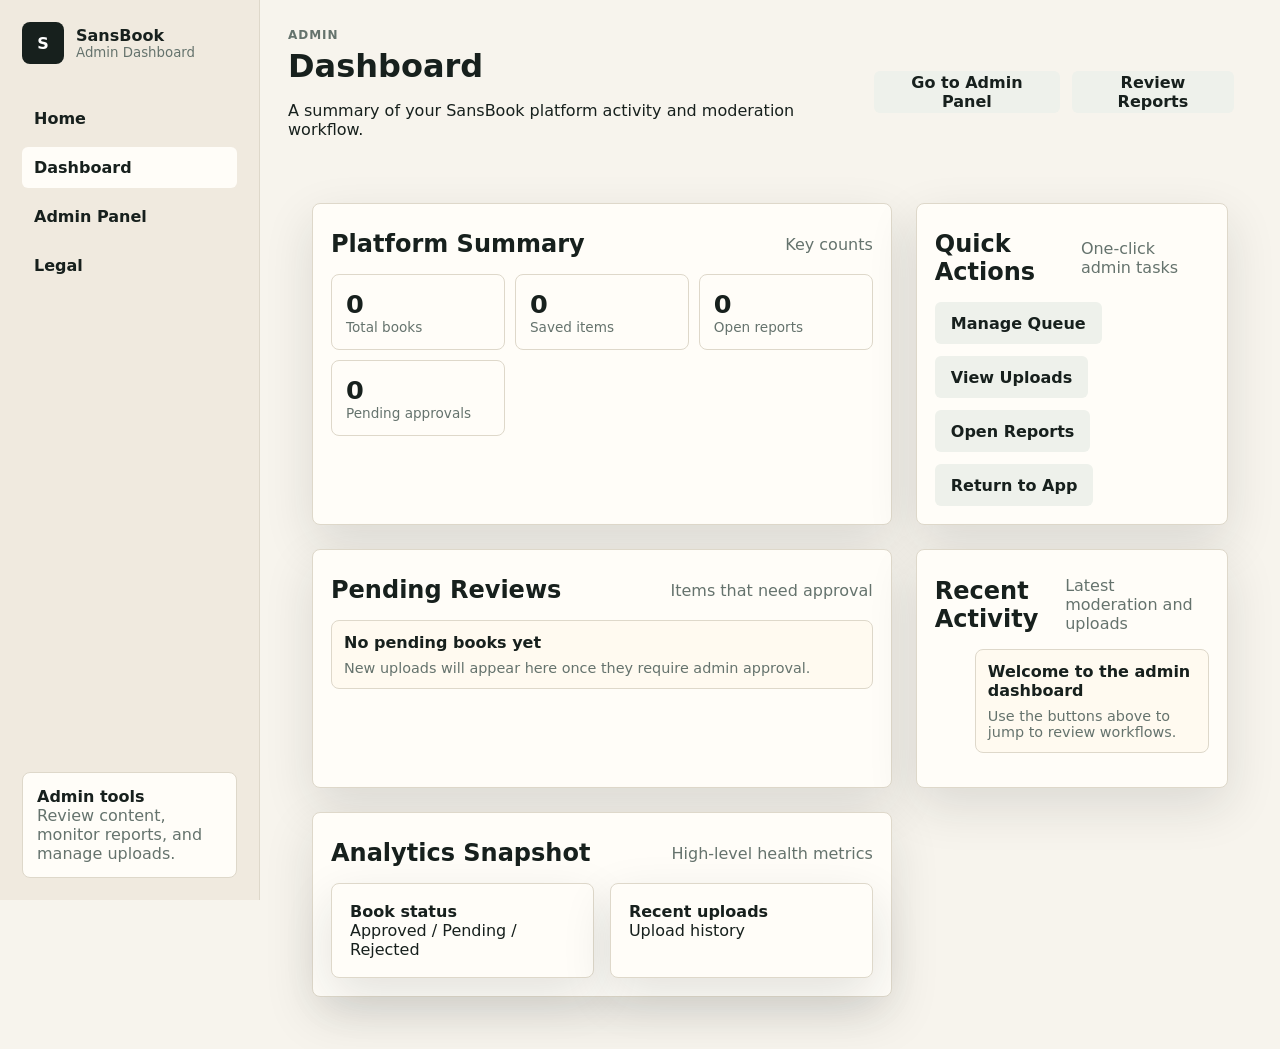
==== sansbook/dashboard.html @ c839bdf4 "hj" ====
<!doctype html>
<html lang="en">
  <head>
    <meta charset="UTF-8" />
    <meta name="viewport" content="width=device-width, initial-scale=1.0" />
    <title>SansBook Admin Dashboard</title>
    <link rel="stylesheet" href="styles.css" />
  </head>
  <body>
    <div class="app-shell">
      <aside class="sidebar">
        <a class="brand" href="index.html" aria-label="SansBook home">
          <span class="brand-mark">S</span>
          <span>
            <strong>SansBook</strong>
            <small>Admin Dashboard</small>
          </span>
        </a>
        <nav class="nav">
          <a class="nav-link" href="index.html">Home</a>
          <a class="nav-link active" href="#">Dashboard</a>
          <a class="nav-link" href="index.html#admin">Admin Panel</a>
          <a class="nav-link" href="index.html#legal">Legal</a>
        </nav>

        <div class="sidebar-note">
          <strong>Admin tools</strong>
          <span>Review content, monitor reports, and manage uploads.</span>
        </div>
      </aside>

      <main class="main">
        <header class="topbar">
          <div>
            <p class="eyebrow">Admin</p>
            <h1>Dashboard</h1>
            <p class="page-description">A summary of your SansBook platform activity and moderation workflow.</p>
          </div>
          <div class="topbar-tools" style="gap: 0.75rem; display: flex; align-items: center;">
            <button class="secondary" type="button" onclick="location.href='index.html#admin'">Go to Admin Panel</button>
            <button class="secondary" type="button" onclick="location.href='index.html#legal'">Review Reports</button>
          </div>
        </header>

        <section class="admin-layout" style="padding: 1.5rem; gap: 1.5rem;">
          <div class="admin-panel">
            <div class="section-heading">
              <h2>Platform Summary</h2>
              <span>Key counts</span>
            </div>
            <div class="stats-grid dashboard-summary">
              <div>
                <strong>0</strong>
                <span>Total books</span>
              </div>
              <div>
                <strong>0</strong>
                <span>Saved items</span>
              </div>
              <div>
                <strong>0</strong>
                <span>Open reports</span>
              </div>
              <div>
                <strong>0</strong>
                <span>Pending approvals</span>
              </div>
            </div>
          </div>

          <div class="admin-panel">
            <div class="section-heading">
              <h2>Quick Actions</h2>
              <span>One-click admin tasks</span>
            </div>
            <div class="button-row" style="flex-wrap: wrap; gap: 0.75rem;">
              <button class="secondary" type="button" onclick="location.href='index.html#admin'">Manage Queue</button>
              <button class="secondary" type="button" onclick="location.href='index.html#author'">View Uploads</button>
              <button class="secondary" type="button" onclick="location.href='index.html#legal'">Open Reports</button>
              <button class="secondary" type="button" onclick="location.href='index.html'">Return to App</button>
            </div>
          </div>

          <div class="admin-panel">
            <div class="section-heading">
              <h2>Pending Reviews</h2>
              <span>Items that need approval</span>
            </div>
            <div id="pendingReviewList" class="stack-list">
              <div class="list-item">
                <strong>No pending books yet</strong>
                <span>New uploads will appear here once they require admin approval.</span>
              </div>
            </div>
          </div>

          <div class="admin-panel">
            <div class="section-heading">
              <h2>Recent Activity</h2>
              <span>Latest moderation and uploads</span>
            </div>
            <ul class="stack-list">
              <li class="list-item">
                <strong>Welcome to the admin dashboard</strong>
                <span>Use the buttons above to jump to review workflows.</span>
              </li>
            </ul>
          </div>

          <div class="admin-panel">
            <div class="section-heading">
              <h2>Analytics Snapshot</h2>
              <span>High-level health metrics</span>
            </div>
            <div class="grid-chart" style="display: grid; gap: 1rem; grid-template-columns: repeat(auto-fit, minmax(220px, 1fr));">
              <div class="admin-panel">
                <strong>Book status</strong>
                <div class="chart-placeholder">Approved / Pending / Rejected</div>
              </div>
              <div class="admin-panel">
                <strong>Recent uploads</strong>
                <div class="chart-placeholder">Upload history</div>
              </div>
            </div>
          </div>
        </section>
      </main>
    </div>
  </body>
</html>
---- sansbook/styles.css ----
:root {
  color-scheme: light;
  --ink: #17201d;
  --muted: #65736d;
  --paper: #f7f4ed;
  --panel: #fffdf8;
  --line: #ded8ca;
  --accent: #1f7a5b;
  --accent-2: #b84d31;
  --gold: #d89d2b;
  --blue: #375f8c;
  --shadow: 0 18px 50px rgba(26, 35, 31, 0.12);
  --chip-bg: #eef1eb;
  --sidebar-bg: #f0eadf;
  --card-bg: #fffaf0;
  --highlight-bg: #fff4cf;
}

:root[data-theme="dark"] {
  color-scheme: dark;
  --ink: #e8ede9;
  --muted: #9aab9f;
  --paper: #121816;
  --panel: #1a221e;
  --line: #2d3832;
  --accent: #3cb88a;
  --accent-2: #e07a5a;
  --gold: #e8b44a;
  --blue: #5a8fd4;
  --shadow: 0 18px 50px rgba(0, 0, 0, 0.35);
  --chip-bg: #243029;
  --sidebar-bg: #161d1a;
  --card-bg: #1f2824;
  --highlight-bg: #3a3020;
}

* {
  box-sizing: border-box;
}

body {
  margin: 0;
  background: var(--paper);
  color: var(--ink);
  font-family: Inter, ui-sans-serif, system-ui, -apple-system, BlinkMacSystemFont, "Segoe UI", sans-serif;
}

button,
input,
select,
textarea {
  font: inherit;
}

button {
  min-height: 42px;
  border: 0;
  border-radius: 6px;
  background: var(--accent);
  color: white;
  cursor: pointer;
  font-weight: 700;
  padding: 0 16px;
}

button:hover {
  filter: brightness(0.96);
}

button.secondary {
  background: var(--chip-bg);
  color: var(--ink);
}

button.danger {
  width: 100%;
  background: #8f2d2d;
}

button.compact {
  width: auto;
}

button:disabled {
  cursor: not-allowed;
  opacity: 0.62;
}

.hidden {
  display: none !important;
}

input,
select,
textarea {
  width: 100%;
  border: 1px solid var(--line);
  border-radius: 6px;
  background: var(--panel);
  color: var(--ink);
  padding: 12px 13px;
  outline: none;
}

input:focus,
select:focus,
textarea:focus {
  border-color: var(--accent);
  box-shadow: 0 0 0 3px rgba(31, 122, 91, 0.14);
}

.app-shell {
  display: grid;
  grid-template-columns: 260px 1fr;
  min-height: 100vh;
}

.sidebar {
  position: sticky;
  top: 0;
  height: 100vh;
  border-right: 1px solid var(--line);
  background: var(--sidebar-bg);
  padding: 22px;
}

.brand {
  display: flex;
  gap: 12px;
  align-items: center;
  color: inherit;
  text-decoration: none;
}

.brand-mark {
  display: grid;
  width: 42px;
  height: 42px;
  place-items: center;
  border-radius: 8px;
  background: var(--ink);
  color: white;
  font-weight: 900;
}

.brand strong,
.brand small {
  display: block;
}

.brand small,
.sidebar-note span,
.eyebrow,
.section-heading span,
.reader-header span,
.form-note {
  color: var(--muted);
}

.nav {
  display: grid;
  gap: 8px;
  margin-top: 34px;
}

.nav-link {
  border-radius: 6px;
  color: var(--ink);
  font-weight: 700;
  padding: 11px 12px;
  text-decoration: none;
}

.nav-link.active,
.nav-link:hover {
  background: var(--panel);
}

.sidebar-note {
  position: absolute;
  right: 22px;
  bottom: 22px;
  left: 22px;
  border: 1px solid var(--line);
  border-radius: 8px;
  background: var(--panel);
  padding: 14px;
}

.sidebar-note strong,
.sidebar-note span {
  display: block;
}

.main {
  padding: 28px;
}

.topbar {
  display: grid;
  grid-template-columns: minmax(0, 1fr) minmax(220px, 360px) auto;
  gap: 18px;
  align-items: center;
  margin-bottom: 24px;
}

.topbar-tools {
  display: grid;
  grid-template-columns: minmax(0, 1fr) 150px;
  gap: 8px;
  align-items: center;
}

.search-box {
  display: block;
}

.topbar-filter {
  min-width: 0;
}

.search-hint {
  margin: 0 0 14px;
  color: var(--muted);
  font-size: 0.9rem;
}

.sr-only {
  position: absolute;
  width: 1px;
  height: 1px;
  padding: 0;
  margin: -1px;
  overflow: hidden;
  clip: rect(0, 0, 0, 0);
  white-space: nowrap;
  border: 0;
}

.reader-search {
  display: grid;
  gap: 8px;
  margin-bottom: 14px;
  padding-bottom: 14px;
  border-bottom: 1px solid var(--line);
}

.reader-search label {
  display: grid;
  gap: 6px;
  color: var(--muted);
  font-size: 0.82rem;
  font-weight: 800;
  text-transform: uppercase;
  letter-spacing: 0.04em;
}

.reader-search-nav {
  display: flex;
  flex-wrap: wrap;
  gap: 6px;
  align-items: center;
}

.reader-search-nav span {
  flex: 1 1 100%;
  color: var(--muted);
  font-size: 0.82rem;
  font-weight: 700;
}

.search-hit {
  background: rgba(216, 157, 43, 0.35);
  color: inherit;
  border-radius: 3px;
  padding: 0 2px;
}

.search-hit.active-hit {
  background: rgba(31, 122, 91, 0.45);
  outline: 2px solid var(--accent);
}

.search-chapter {
  border-left: 3px solid var(--gold);
}

:root[data-theme="dark"] .search-hit {
  background: rgba(232, 180, 74, 0.28);
}

:root[data-theme="dark"] .search-hit.active-hit {
  background: rgba(60, 184, 138, 0.35);
}

.topbar h1,
.hero h2,
.section-heading h2,
.reader-header h2 {
  margin: 0;
  letter-spacing: 0;
}

.eyebrow {
  margin: 0 0 5px;
  font-size: 0.75rem;
  font-weight: 800;
  letter-spacing: 0.08em;
  text-transform: uppercase;
}

.account-box {
  display: grid;
  grid-template-columns: auto minmax(150px, 220px) auto auto;
  gap: 8px;
  align-items: center;
}

#accountLabel {
  color: var(--muted);
  font-size: 0.9rem;
  font-weight: 700;
}

.view {
  display: none;
}

.view.active {
  display: block;
}

.hero {
  display: grid;
  grid-template-columns: minmax(0, 1fr) 380px;
  gap: 28px;
  min-height: 320px;
  overflow: hidden;
  border-radius: 8px;
  background:
    linear-gradient(135deg, rgba(23, 32, 29, 0.84), rgba(31, 122, 91, 0.72)),
    url("data:image/svg+xml,%3Csvg xmlns='http://www.w3.org/2000/svg' width='1200' height='600' viewBox='0 0 1200 600'%3E%3Crect width='1200' height='600' fill='%23d8c29b'/%3E%3Cg opacity='.28'%3E%3Crect x='80' y='90' width='180' height='310' rx='8' fill='%23fff8e7'/%3E%3Crect x='300' y='120' width='180' height='310' rx='8' fill='%23375f8c'/%3E%3Crect x='520' y='70' width='180' height='330' rx='8' fill='%23b84d31'/%3E%3Crect x='740' y='140' width='180' height='290' rx='8' fill='%231f7a5b'/%3E%3Crect x='960' y='100' width='160' height='320' rx='8' fill='%23fffdf8'/%3E%3C/g%3E%3C/svg%3E");
  background-size: cover;
  color: white;
  padding: 34px;
}

.hero-copy {
  align-self: center;
  max-width: 640px;
}

.hero h2 {
  max-width: 580px;
  font-size: clamp(2.2rem, 5vw, 4.8rem);
  line-height: 0.95;
}

.hero p:not(.eyebrow) {
  max-width: 560px;
  color: rgba(255, 255, 255, 0.88);
  font-size: 1.05rem;
  line-height: 1.7;
}

.hero-actions {
  display: flex;
  flex-wrap: wrap;
  gap: 10px;
}

.hero .secondary {
  background: rgba(255, 255, 255, 0.88);
}

.hero-art {
  position: relative;
  min-height: 260px;
}

.book-stack,
.reading-card {
  position: absolute;
  border-radius: 8px;
  box-shadow: 0 20px 45px rgba(0, 0, 0, 0.22);
}

.book-stack {
  width: 130px;
  height: 210px;
}

.book-stack.one {
  right: 190px;
  bottom: 20px;
  background: var(--gold);
  transform: rotate(-8deg);
}

.book-stack.two {
  right: 95px;
  bottom: 44px;
  background: var(--accent-2);
  transform: rotate(5deg);
}

.book-stack.three {
  right: 18px;
  bottom: 18px;
  background: var(--blue);
  transform: rotate(12deg);
}

.reading-card {
  right: 70px;
  top: 28px;
  width: 220px;
  background: rgba(255, 253, 248, 0.94);
  color: var(--ink);
  padding: 18px;
}

.reading-card span,
.reading-card strong,
.reading-card small {
  display: block;
}

.reading-card strong {
  margin: 22px 0 5px;
  font-size: 1.5rem;
}

.toolbar,
.section-heading {
  display: flex;
  gap: 12px;
  align-items: center;
  justify-content: space-between;
}

.toolbar {
  grid-template-columns: 1fr 220px;
  margin: 24px 0;
}

.continue-section {
  margin-bottom: 8px;
}

.continue-grid {
  display: grid;
  grid-template-columns: repeat(auto-fill, minmax(280px, 1fr));
  gap: 12px;
}

.continue-card {
  display: grid;
  gap: 10px;
  border: 1px solid var(--line);
  border-radius: 8px;
  background: var(--panel);
  padding: 14px;
  box-shadow: 0 8px 24px rgba(26, 35, 31, 0.05);
}

.continue-card strong,
.continue-card span {
  display: block;
}

.continue-card span {
  color: var(--muted);
  font-size: 0.88rem;
  margin-top: 4px;
}

.continue-progress {
  display: grid;
  grid-template-columns: 1fr auto;
  gap: 10px;
  align-items: center;
}

.continue-progress span {
  color: var(--accent);
  font-size: 0.82rem;
  font-weight: 800;
  margin: 0;
}

.progress-track {
  overflow: hidden;
  height: 8px;
  border-radius: 999px;
  background: var(--chip-bg);
}

.progress-fill {
  height: 100%;
  border-radius: inherit;
  background: linear-gradient(90deg, var(--accent), var(--gold));
  transition: width 180ms ease;
}

.reader-header .progress-track {
  width: min(320px, 100%);
  margin-top: 10px;
}

.toolbar input {
  flex: 1;
}

.toolbar select {
  max-width: 230px;
}

.section-heading {
  margin: 8px 0 16px;
}

.book-grid {
  display: grid;
  grid-template-columns: 1fr;
  gap: 18px;
}

.book-card {
  display: grid;
  grid-template-columns: 1fr;
  gap: 18px;
  border: 1px solid rgba(255, 255, 255, 0.08);
  border-radius: 14px;
  background: linear-gradient(180deg, rgba(255,255,255,0.96), rgba(255,255,255,0.9));
  padding: 18px;
  box-shadow: 0 20px 60px rgba(15, 23, 33, 0.08);
  transition: transform 180ms ease, box-shadow 180ms ease, border-color 180ms ease;
}

.book-card:hover {
  transform: translateY(-2px);
  border-color: rgba(31, 122, 91, 0.25);
  box-shadow: 0 24px 80px rgba(15, 23, 33, 0.12);
}

.cover {
  display: flex;
  flex-direction: column;
  justify-content: flex-end;
  min-height: 170px;
  border-radius: 12px;
  background: linear-gradient(155deg, var(--cover-a, #1f7a5b), var(--cover-b, #d89d2b));
  color: white;
  padding: 18px;
}

.cover-category {
  font-size: 0.7rem;
  font-weight: 800;
  text-transform: uppercase;
}

.cover-title {
  line-height: 1.05;
}

.book-info {
  min-width: 0;
  display: grid;
  gap: 12px;
}

.book-category {
  color: var(--accent-2);
  font-size: 0.78rem;
  font-weight: 800;
  letter-spacing: 0.08em;
  text-transform: uppercase;
}

.book-info h3 {
  margin: 0;
  font-size: 1.3rem;
  line-height: 1.25;
}

.book-author,
.book-description {
  color: var(--muted);
  font-size: 0.96rem;
}

.book-description {
  display: -webkit-box;
  overflow: hidden;
  min-height: 76px;
  -webkit-line-clamp: 4;
  -webkit-box-orient: vertical;
}

.book-actions {
  display: grid;
  grid-template-columns: repeat(3, minmax(0, 1fr));
  gap: 10px;
  margin-top: 10px;
}

.book-actions button {
  min-width: 0;
}

.book-card {
  position: relative;
}

.book-card::before {
  content: "";
  position: absolute;
  top: 0;
  left: 0;
  right: 0;
  height: 4px;
  border-top-left-radius: 14px;
  border-top-right-radius: 14px;
  background: linear-gradient(90deg, rgba(31, 122, 91, 0.95), rgba(56, 117, 232, 0.85));
}

.cover {
  border-top-left-radius: 0;
  border-top-right-radius: 0;
}

.status-line {
  color: var(--muted);
  font-size: 0.78rem;
  font-weight: 700;
}

.reading-section,
.reader-shell,
.admin-panel,
.empty-state {
  border: 1px solid var(--line);
  border-radius: 8px;
  background: var(--panel);
  box-shadow: var(--shadow);
}

.reading-section {
  margin-bottom: 22px;
  padding: 18px;
}

.pdf-reading-panel {
  display: grid;
  grid-template-columns: minmax(220px, 280px) minmax(0, 1fr);
  gap: 18px;
  align-items: stretch;
}

.pdf-reading-copy {
  display: grid;
  align-content: start;
  gap: 8px;
  padding: 14px;
  border: 1px solid var(--line);
  border-radius: 8px;
  background: var(--card-bg);
}

.pdf-reading-copy h3 {
  margin: 0;
}

.pdf-reader-frame {
  border: 1px solid var(--line);
  border-radius: 8px;
  min-height: 420px;
  overflow: hidden;
  background: #f0f0f0;
}

.pdf-reader-frame iframe {
  width: 100%;
  height: 100%;
  min-height: 420px;
  border: 0;
  background: white;
}

.reader-header {
  display: flex;
  justify-content: space-between;
  gap: 16px;
  align-items: center;
  border-bottom: 1px solid var(--line);
  padding: 18px;
}

.reader-controls {
  display: flex;
  flex-wrap: wrap;
  gap: 8px;
}

.reader-pane {
  min-height: 540px;
  padding: 28px;
  font-size: var(--reader-size, 18px);
  line-height: 1.8;
}

.reader-layout {
  display: grid;
  grid-template-columns: 260px minmax(0, 1fr);
}

.reader-side {
  border-right: 1px solid var(--line);
  padding: 18px;
}

.reader-side h3 {
  margin: 12px 0 8px;
  font-size: 0.92rem;
}

.list {
  display: grid;
  gap: 8px;
}

.list button {
  width: 100%;
  min-height: 36px;
  text-align: left;
}

.active-chip {
  outline: 2px solid rgba(31, 122, 91, 0.28);
}

.reader-pane iframe,
.reader-pane object {
  width: 100%;
  height: 70vh;
  border: 0;
  border-radius: 6px;
  background: var(--panel);
}

.book-text {
  max-width: 780px;
  margin: 0 auto;
  white-space: pre-line;
}

.empty-state {
  display: grid;
  place-items: center;
  min-height: 220px;
  padding: 28px;
  text-align: center;
}

.empty-state h3 {
  margin: 0;
}

.empty-state p {
  color: var(--muted);
}

.admin-layout {
  display: grid;
  grid-template-columns: minmax(0, 1.3fr) minmax(260px, 0.7fr);
  gap: 18px;
}

.admin-panel {
  padding: 18px;
}

..admin-panel label {
  display: grid;
  gap: 7px;
  margin-bottom: 13px;
  color: var(--muted);
  font-weight: 700;
}

.admin-panel label textarea {
  width: 100%;
  min-height: 140px;
  resize: vertical;
  padding: 12px;
  border-radius: 10px;
  border: 1px solid var(--line);
  background: var(--surface);
  color: var(--ink);
}

.ai-panel {
  grid-column: 1 / -1;
}

.ai-response {
  margin-top: 22px;
  padding: 22px;
  border: 1px solid rgba(102, 112, 133, 0.16);
  border-radius: 14px;
  background: var(--surface);
}

.ai-response strong {
  display: block;
  margin-bottom: 10px;
  font-size: 0.95rem;
}

.ai-response p {
  margin: 0;
  line-height: 1.8;
  white-space: pre-wrap;
}

.check-row {
  grid-template-columns: auto 1fr;
  align-items: start;
}

.check-row input {
  width: auto;
  margin-top: 4px;
}

.button-row {
  display: flex;
  flex-wrap: wrap;
  gap: 8px;
}

.stack-list {
  display: grid;
  gap: 10px;
}

.list-item,
.mini-item,
.empty-inline {
  border: 1px solid var(--line);
  border-radius: 8px;
  background: var(--card-bg);
  padding: 12px;
}

.list-item {
  display: grid;
  gap: 8px;
}

.list-item strong,
.list-item span {
  display: block;
}

.list-item span,
.mini-item {
  color: var(--muted);
  font-size: 0.9rem;
}

.mini-item.highlight {
  border-color: rgba(216, 157, 43, 0.5);
  background: var(--highlight-bg);
  color: var(--ink);
}

.summary-panel {
  margin-top: 18px;
  display: grid;
  gap: 10px;
}

.summary-heading {
  display: flex;
  justify-content: space-between;
  align-items: center;
  gap: 10px;
}

.summary-box {
  min-height: 140px;
  border: 1px solid var(--line);
  border-radius: 8px;
  background: var(--card-bg);
  padding: 14px;
  color: var(--text);
  overflow: auto;
  white-space: pre-wrap;
}

.summary-box p {
  margin: 0 0 0.8rem;
  color: var(--muted);
}

.mini-form {
  display: grid;
  gap: 8px;
  margin-bottom: 10px;
}

.rules {
  margin: 0 0 20px;
  padding-left: 20px;
  color: var(--muted);
  line-height: 1.7;
}

.modal {
  width: min(460px, calc(100vw - 28px));
  border: 1px solid var(--line);
  border-radius: 8px;
  background: var(--panel);
  box-shadow: var(--shadow);
  padding: 18px;
}

.modal::backdrop {
  background: rgba(23, 32, 29, 0.38);
}

.modal form {
  display: grid;
  gap: 12px;
}

.modal label {
  display: grid;
  gap: 7px;
  color: var(--muted);
  font-weight: 700;
}

.icon-btn {
  width: 42px;
  min-width: 42px;
  padding: 0;
}

.toast {
  position: fixed;
  right: 20px;
  bottom: 20px;
  z-index: 10;
  max-width: min(360px, calc(100vw - 40px));
  border-radius: 8px;
  background: var(--ink);
  color: white;
  opacity: 0;
  pointer-events: none;
  transform: translateY(10px);
  transition: opacity 160ms ease, transform 160ms ease;
  padding: 12px 14px;
}

.toast.show {
  opacity: 1;
  transform: translateY(0);
}

.admin-panel button[type="submit"] {
  width: 100%;
}

.form-note {
  margin-bottom: 0;
  font-size: 0.9rem;
  line-height: 1.5;
}

.stats-grid {
  display: grid;
  grid-template-columns: repeat(3, 1fr);
  gap: 10px;
  margin-bottom: 16px;
}

.stats-grid div {
  border: 1px solid var(--line);
  border-radius: 8px;
  padding: 14px;
}

.stats-grid strong,
.stats-grid span {
  display: block;
}

.stats-grid strong {
  font-size: 1.6rem;
}

.stats-grid span {
  color: var(--muted);
  font-size: 0.85rem;
}

@media (max-width: 900px) {
  .app-shell {
    grid-template-columns: 1fr;
  }

  .sidebar {
    position: static;
    height: auto;
    display: grid;
    gap: 16px;
  }

  .nav {
    grid-template-columns: repeat(4, 1fr);
    margin-top: 0;
  }

  .sidebar-note {
    position: static;
  }

  .topbar,
  .reader-header,
  .reader-layout,
  .admin-layout,
  .hero {
    grid-template-columns: 1fr;
  }

  .topbar-tools {
    grid-template-columns: 1fr;
  }

  .reader-side {
    border-right: 0;
    border-bottom: 1px solid var(--line);
  }

  .hero-art {
    min-height: 210px;
  }
}

@media (max-width: 620px) {
  .main,
  .hero {
    padding: 18px;
  }

  .topbar,
  .toolbar,
  .section-heading {
    align-items: stretch;
    flex-direction: column;
  }

  .account-box,
  .book-card,
  .stats-grid {
    grid-template-columns: 1fr;
  }

  .account-box {
    grid-template-columns: auto 1fr;
  }

  #accountLabel {
    grid-column: 1 / -1;
  }

  .toolbar select {
    max-width: none;
  }

  .nav {
    grid-template-columns: repeat(2, 1fr);
  }

  .cover {
    min-height: 160px;
  }
}
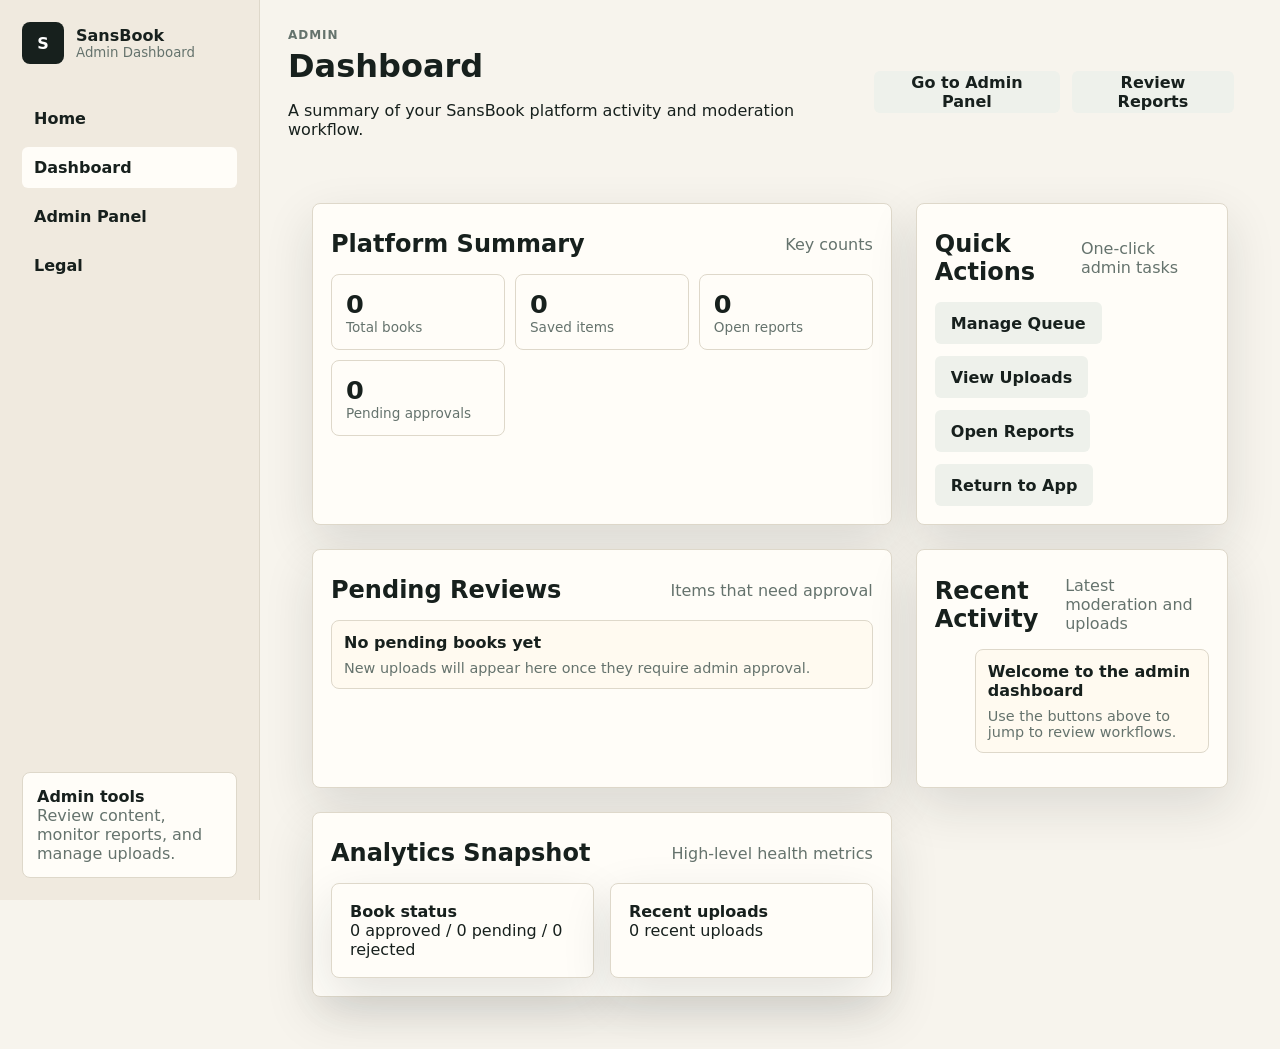
==== commit 872a4200: "up" ====
--- a/sansbook/dashboard.html
+++ b/sansbook/dashboard.html
@@ -22,13 +22,12 @@
           <a class="nav-link" href="index.html#admin">Admin Panel</a>
           <a class="nav-link" href="index.html#legal">Legal</a>
         </nav>
-
+        
         <div class="sidebar-note">
           <strong>Admin tools</strong>
           <span>Review content, monitor reports, and manage uploads.</span>
         </div>
       </aside>
-
       <main class="main">
         <header class="topbar">
           <div>
@@ -41,7 +40,6 @@
             <button class="secondary" type="button" onclick="location.href='index.html#legal'">Review Reports</button>
           </div>
         </header>
-
         <section class="admin-layout" style="padding: 1.5rem; gap: 1.5rem;">
           <div class="admin-panel">
             <div class="section-heading">
@@ -50,24 +48,23 @@
             </div>
             <div class="stats-grid dashboard-summary">
               <div>
-                <strong>0</strong>
+                <strong id="totalBooksStat">0</strong>
                 <span>Total books</span>
               </div>
               <div>
-                <strong>0</strong>
+                <strong id="savedItemsStat">0</strong>
                 <span>Saved items</span>
               </div>
               <div>
-                <strong>0</strong>
+                <strong id="openReportsStat">0</strong>
                 <span>Open reports</span>
               </div>
               <div>
-                <strong>0</strong>
+                <strong id="pendingApprovalsStat">0</strong>
                 <span>Pending approvals</span>
               </div>
             </div>
           </div>
-
           <div class="admin-panel">
             <div class="section-heading">
               <h2>Quick Actions</h2>
@@ -80,33 +77,20 @@
               <button class="secondary" type="button" onclick="location.href='index.html'">Return to App</button>
             </div>
           </div>
-
           <div class="admin-panel">
             <div class="section-heading">
               <h2>Pending Reviews</h2>
               <span>Items that need approval</span>
             </div>
-            <div id="pendingReviewList" class="stack-list">
-              <div class="list-item">
-                <strong>No pending books yet</strong>
-                <span>New uploads will appear here once they require admin approval.</span>
-              </div>
-            </div>
+            <div id="pendingReviewList" class="stack-list"></div>
           </div>
-
           <div class="admin-panel">
             <div class="section-heading">
               <h2>Recent Activity</h2>
               <span>Latest moderation and uploads</span>
             </div>
-            <ul class="stack-list">
-              <li class="list-item">
-                <strong>Welcome to the admin dashboard</strong>
-                <span>Use the buttons above to jump to review workflows.</span>
-              </li>
-            </ul>
+            <ul id="recentActivityList" class="stack-list"></ul>
           </div>
-
           <div class="admin-panel">
             <div class="section-heading">
               <h2>Analytics Snapshot</h2>
@@ -115,16 +99,87 @@
             <div class="grid-chart" style="display: grid; gap: 1rem; grid-template-columns: repeat(auto-fit, minmax(220px, 1fr));">
               <div class="admin-panel">
                 <strong>Book status</strong>
-                <div class="chart-placeholder">Approved / Pending / Rejected</div>
+                <div class="chart-placeholder" id="bookStatusSummary">Approved / Pending / Rejected</div>
               </div>
               <div class="admin-panel">
                 <strong>Recent uploads</strong>
-                <div class="chart-placeholder">Upload history</div>
+                <div class="chart-placeholder" id="recentUploadsSummary">Upload history</div>
               </div>
             </div>
           </div>
         </section>
       </main>
     </div>
+
+    <script>
+      function safeParse(value, fallback) {
+        try {
+          return value ? JSON.parse(value) : fallback;
+        } catch (error) {
+          return fallback;
+        }
+      }
+
+      function getCurrentUser() {
+        return safeParse(localStorage.getItem('sansbook.localUser'), null);
+      }
+
+      function getLibraryIds() {
+        const user = getCurrentUser();
+        const userId = user?.id || 'guest';
+        const value = localStorage.getItem(`sansbook.${userId}.library`);
+        return safeParse(value, []);
+      }
+
+      function getBooks() {
+        return safeParse(localStorage.getItem('sansbook.books'), []);
+      }
+
+      function getReports() {
+        return safeParse(localStorage.getItem('sansbook.reports'), []);
+      }
+
+      function renderDashboard() {
+        const books = getBooks();
+        const reports = getReports();
+        const libraryIds = getLibraryIds();
+        const pendingBooks = books.filter((book) => book.status === 'pending');
+        const approvedBooks = books.filter((book) => book.status === 'approved');
+        const rejectedBooks = books.filter((book) => book.status === 'rejected');
+
+        document.getElementById('totalBooksStat').textContent = books.length;
+        document.getElementById('savedItemsStat').textContent = libraryIds.length;
+        document.getElementById('openReportsStat').textContent = reports.length;
+        document.getElementById('pendingApprovalsStat').textContent = pendingBooks.length;
+
+        const pendingContainer = document.getElementById('pendingReviewList');
+        if (!pendingBooks.length) {
+          pendingContainer.innerHTML = '<div class="list-item"><strong>No pending books yet</strong><span>New uploads will appear here once they require admin approval.</span></div>';
+        } else {
+          pendingContainer.innerHTML = pendingBooks.slice(0, 6).map((book) => `
+            <div class="list-item">
+              <strong>${book.title || 'Untitled book'}</strong>
+              <span>${book.author || 'Unknown author'} · ${book.category || 'General'}</span>
+            </div>
+          `).join('');
+        }
+
+        const recent = books.slice(0, 4);
+        const activityList = document.getElementById('recentActivityList');
+        activityList.innerHTML = recent.length
+          ? recent.map((book) => `
+              <li class="list-item">
+                <strong>${book.title || 'Untitled book'}</strong>
+                <span>${book.status || 'pending'} · ${book.author || 'Unknown author'}</span>
+              </li>
+            `).join('')
+          : '<li class="list-item"><strong>Welcome to the admin dashboard</strong><span>Use the buttons above to jump to review workflows.</span></li>';
+
+        document.getElementById('bookStatusSummary').textContent = `${approvedBooks.length} approved / ${pendingBooks.length} pending / ${rejectedBooks.length} rejected`;
+        document.getElementById('recentUploadsSummary').textContent = `${recent.length} recent uploads`;
+      }
+
+      renderDashboard();
+    </script>
   </body>
 </html>
